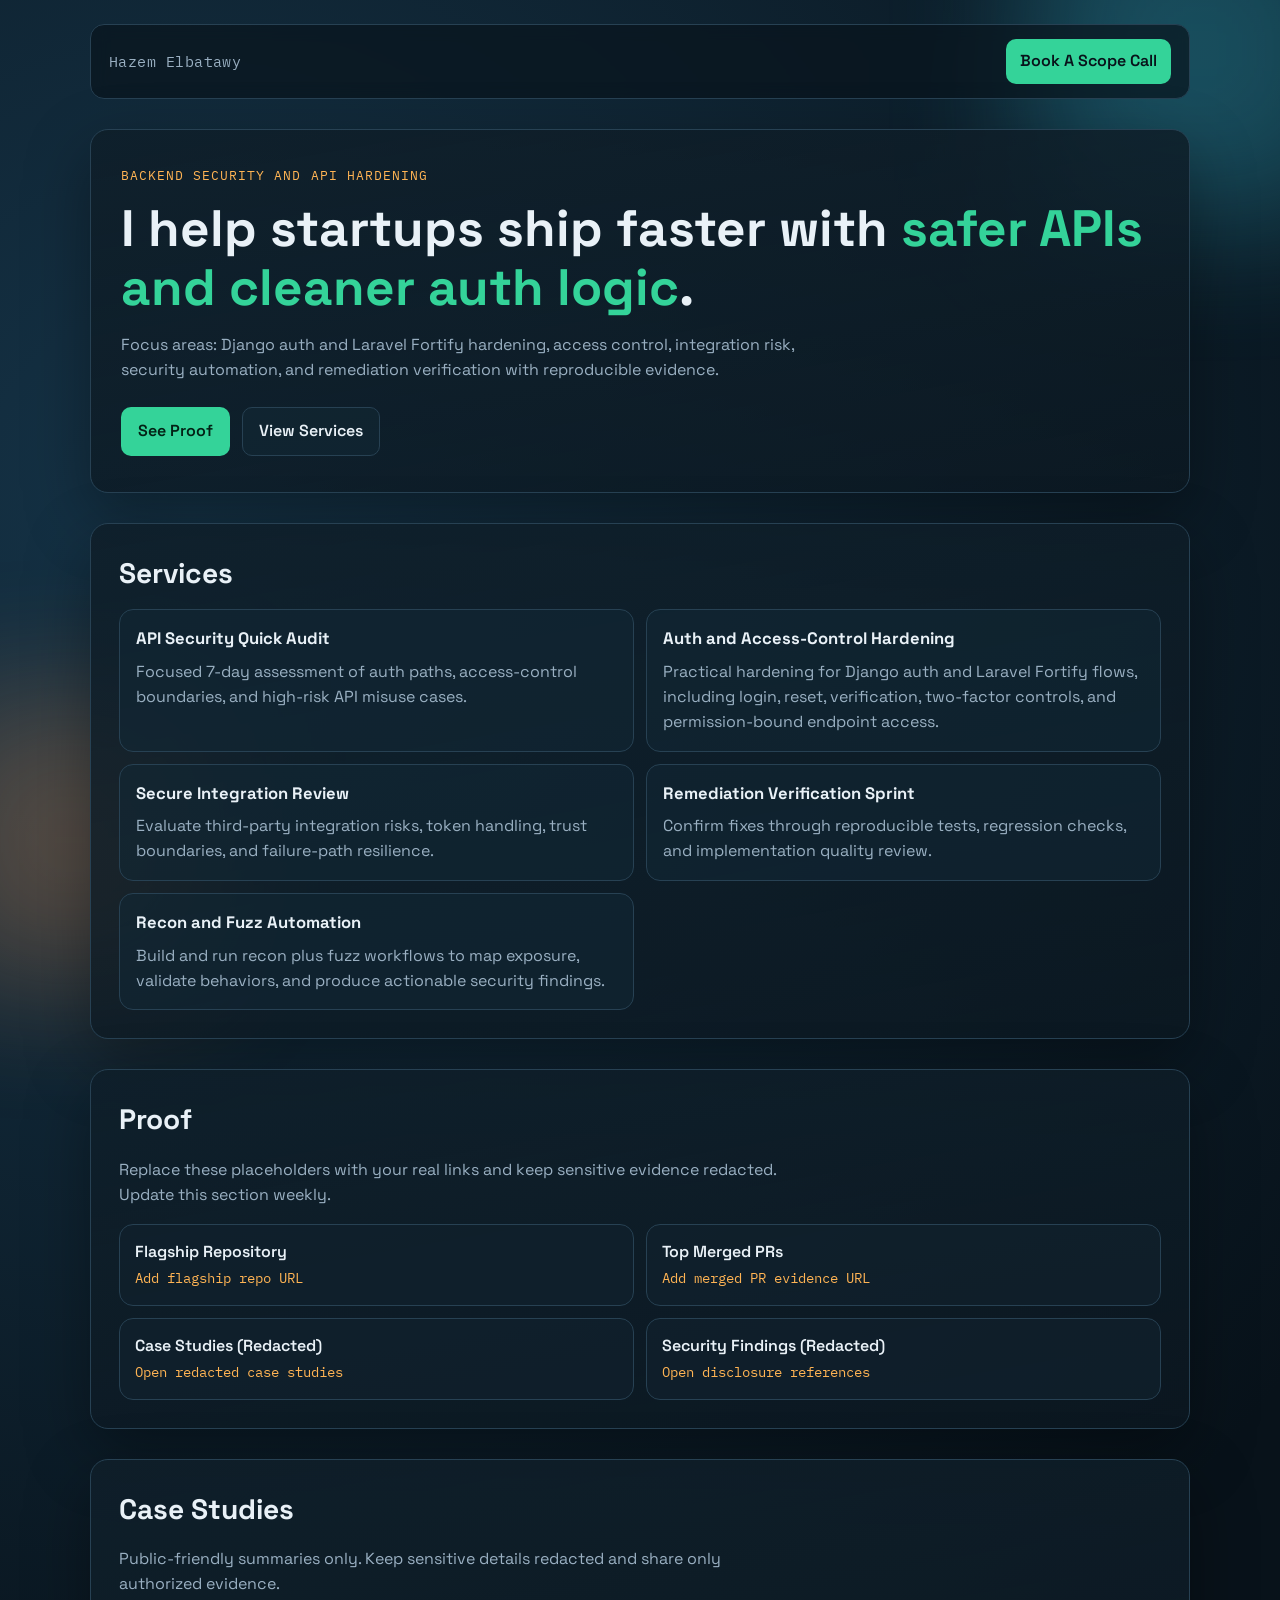
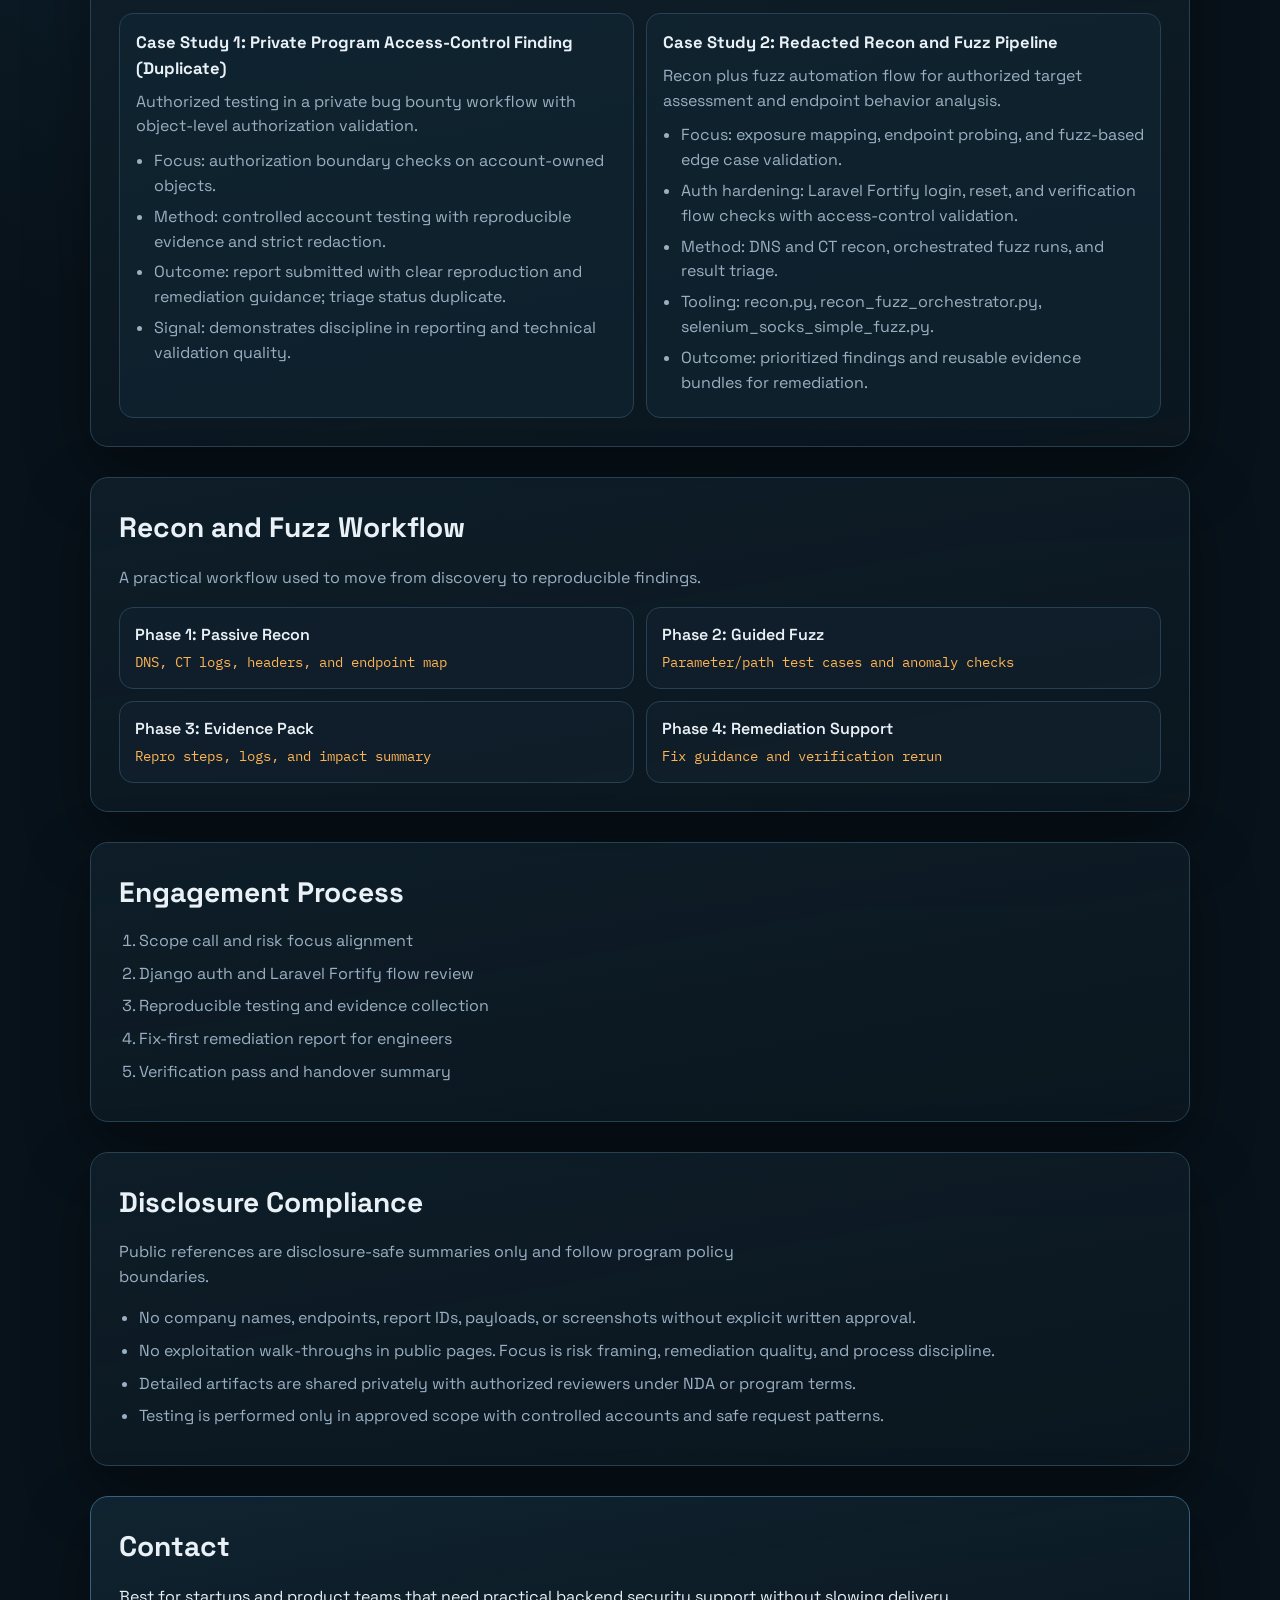
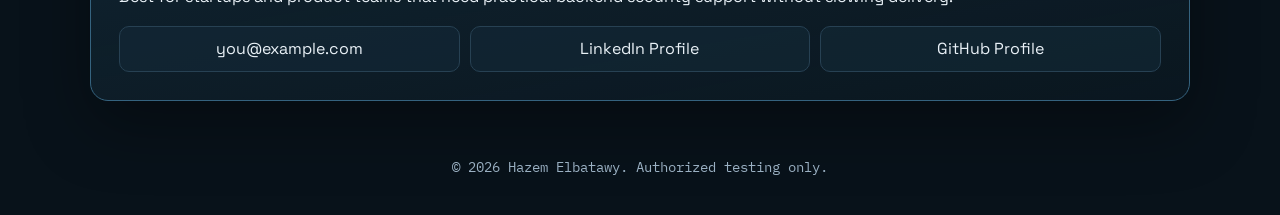
==== docs/index.html @ e8e2f429 "Add root README and docs site for GitHub Pages" ====
<!doctype html>
<html lang="en">
  <head>
    <meta charset="UTF-8" />
    <meta name="viewport" content="width=device-width, initial-scale=1.0" />
    <title>Hazem Elbatawy | Backend Security Consultant</title>
    <meta
      name="description"
      content="Backend security and API hardening consultant using Django auth and Laravel Fortify. Access control, integration risk, and remediation verification."
    />
    <link rel="preconnect" href="https://fonts.googleapis.com" />
    <link rel="preconnect" href="https://fonts.gstatic.com" crossorigin />
    <link
      href="https://fonts.googleapis.com/css2?family=Space+Grotesk:wght@400;500;700&family=IBM+Plex+Mono:wght@400;500&display=swap"
      rel="stylesheet"
    />
    <link rel="stylesheet" href="styles.css" />
  </head>
  <body>
    <div class="bg-orb orb-a"></div>
    <div class="bg-orb orb-b"></div>

    <header class="topbar reveal" data-delay="0">
      <div class="brand">Hazem Elbatawy</div>
      <a class="top-cta" href="#contact">Book A Scope Call</a>
    </header>

    <main>
      <section class="hero section reveal" data-delay="80">
        <p class="eyebrow">Backend Security and API Hardening</p>
        <h1>
          I help startups ship faster with
          <span>safer APIs and cleaner auth logic</span>.
        </h1>
        <p class="lead">
          Focus areas: Django auth and Laravel Fortify hardening, access control,
          integration risk, security automation, and remediation verification with
          reproducible evidence.
        </p>
        <div class="hero-actions">
          <a class="btn btn-primary" href="#proof">See Proof</a>
          <a class="btn btn-ghost" href="#services">View Services</a>
        </div>
      </section>

      <section id="services" class="section reveal" data-delay="120">
        <h2>Services</h2>
        <div class="cards">
          <article class="card">
            <h3>API Security Quick Audit</h3>
            <p>
              Focused 7-day assessment of auth paths, access-control boundaries,
              and high-risk API misuse cases.
            </p>
          </article>
          <article class="card">
            <h3>Auth and Access-Control Hardening</h3>
            <p>
              Practical hardening for Django auth and Laravel Fortify flows,
              including login, reset, verification, two-factor controls, and
              permission-bound endpoint access.
            </p>
          </article>
          <article class="card">
            <h3>Secure Integration Review</h3>
            <p>
              Evaluate third-party integration risks, token handling, trust
              boundaries, and failure-path resilience.
            </p>
          </article>
          <article class="card">
            <h3>Remediation Verification Sprint</h3>
            <p>
              Confirm fixes through reproducible tests, regression checks, and
              implementation quality review.
            </p>
          </article>
          <article class="card">
            <h3>Recon and Fuzz Automation</h3>
            <p>
              Build and run recon plus fuzz workflows to map exposure, validate
              behaviors, and produce actionable security findings.
            </p>
          </article>
        </div>
      </section>

      <section id="proof" class="section reveal" data-delay="160">
        <h2>Proof</h2>
        <p class="section-intro">
          Replace these placeholders with your real links and keep sensitive
          evidence redacted. Update this section weekly.
        </p>
        <div class="proof-grid">
          <a class="proof-item" href="#" aria-label="Flagship repository link">
            <span class="proof-label">Flagship Repository</span>
            <span class="proof-link">Add flagship repo URL</span>
          </a>
          <a class="proof-item" href="#" aria-label="Top pull requests link">
            <span class="proof-label">Top Merged PRs</span>
            <span class="proof-link">Add merged PR evidence URL</span>
          </a>
          <a class="proof-item" href="case-studies.html" aria-label="Case studies link">
            <span class="proof-label">Case Studies (Redacted)</span>
            <span class="proof-link">Open redacted case studies</span>
          </a>
          <a class="proof-item" href="security-findings.html" aria-label="Bug bounty references link">
            <span class="proof-label">Security Findings (Redacted)</span>
            <span class="proof-link">Open disclosure references</span>
          </a>
        </div>
      </section>

      <section id="case-studies" class="section reveal" data-delay="190">
        <h2>Case Studies</h2>
        <p class="section-intro">
          Public-friendly summaries only. Keep sensitive details redacted and
          share only authorized evidence.
        </p>
        <div class="cards">
          <article class="card case-card">
            <h3>Case Study 1: Private Program Access-Control Finding (Duplicate)</h3>
            <p>
              Authorized testing in a private bug bounty workflow with
              object-level authorization validation.
            </p>
            <ul class="case-points">
              <li>Focus: authorization boundary checks on account-owned objects.</li>
              <li>
                Method: controlled account testing with reproducible evidence and
                strict redaction.
              </li>
              <li>
                Outcome: report submitted with clear reproduction and remediation
                guidance; triage status duplicate.
              </li>
              <li>
                Signal: demonstrates discipline in reporting and technical
                validation quality.
              </li>
            </ul>
          </article>

          <article class="card case-card">
            <h3>Case Study 2: Redacted Recon and Fuzz Pipeline</h3>
            <p>
              Recon plus fuzz automation flow for authorized target assessment
              and endpoint behavior analysis.
            </p>
            <ul class="case-points">
              <li>
                Focus: exposure mapping, endpoint probing, and fuzz-based edge
                case validation.
              </li>
              <li>
                Auth hardening: Laravel Fortify login, reset, and verification
                flow checks with access-control validation.
              </li>
              <li>
                Method: DNS and CT recon, orchestrated fuzz runs, and result
                triage.
              </li>
              <li>
                Tooling: recon.py, recon_fuzz_orchestrator.py,
                selenium_socks_simple_fuzz.py.
              </li>
              <li>
                Outcome: prioritized findings and reusable evidence bundles for
                remediation.
              </li>
            </ul>
          </article>
        </div>
      </section>

      <section id="recon-fuzz" class="section reveal" data-delay="200">
        <h2>Recon and Fuzz Workflow</h2>
        <p class="section-intro">
          A practical workflow used to move from discovery to reproducible
          findings.
        </p>
        <div class="proof-grid">
          <div class="proof-item" aria-label="Passive recon phase">
            <span class="proof-label">Phase 1: Passive Recon</span>
            <span class="proof-link">DNS, CT logs, headers, and endpoint map</span>
          </div>
          <div class="proof-item" aria-label="Guided fuzz phase">
            <span class="proof-label">Phase 2: Guided Fuzz</span>
            <span class="proof-link">Parameter/path test cases and anomaly checks</span>
          </div>
          <div class="proof-item" aria-label="Evidence phase">
            <span class="proof-label">Phase 3: Evidence Pack</span>
            <span class="proof-link">Repro steps, logs, and impact summary</span>
          </div>
          <div class="proof-item" aria-label="Remediation phase">
            <span class="proof-label">Phase 4: Remediation Support</span>
            <span class="proof-link">Fix guidance and verification rerun</span>
          </div>
        </div>
      </section>

      <section class="section reveal" data-delay="220">
        <h2>Engagement Process</h2>
        <ol class="process">
          <li>Scope call and risk focus alignment</li>
          <li>Django auth and Laravel Fortify flow review</li>
          <li>Reproducible testing and evidence collection</li>
          <li>Fix-first remediation report for engineers</li>
          <li>Verification pass and handover summary</li>
        </ol>
      </section>

      <section id="disclosure-compliance" class="section reveal" data-delay="235">
        <h2>Disclosure Compliance</h2>
        <p class="section-intro">
          Public references are disclosure-safe summaries only and follow program
          policy boundaries.
        </p>
        <ul class="process">
          <li>
            No company names, endpoints, report IDs, payloads, or screenshots
            without explicit written approval.
          </li>
          <li>
            No exploitation walk-throughs in public pages. Focus is risk framing,
            remediation quality, and process discipline.
          </li>
          <li>
            Detailed artifacts are shared privately with authorized reviewers
            under NDA or program terms.
          </li>
          <li>
            Testing is performed only in approved scope with controlled accounts
            and safe request patterns.
          </li>
        </ul>
      </section>

      <section id="contact" class="section contact reveal" data-delay="250">
        <h2>Contact</h2>
        <p>
          Best for startups and product teams that need practical backend
          security support without slowing delivery.
        </p>
        <div class="contact-grid">
          <a href="mailto:you@example.com">you@example.com</a>
          <a href="https://www.linkedin.com/" target="_blank" rel="noreferrer"
            >LinkedIn Profile</a
          >
          <a href="https://github.com/" target="_blank" rel="noreferrer"
            >GitHub Profile</a
          >
        </div>
      </section>
    </main>

    <footer class="footer reveal" data-delay="290">
      <p>© <span id="year"></span> Hazem Elbatawy. Authorized testing only.</p>
    </footer>

    <script src="script.js"></script>
  </body>
</html>
---- docs/styles.css ----
:root {
  --bg: #08121a;
  --panel: #0f1f2a;
  --panel-2: #132836;
  --text: #e9f1f7;
  --muted: #9ab0c2;
  --accent: #34d399;
  --accent-2: #ffb454;
  --line: #274153;
  --shadow: 0 24px 64px rgba(0, 0, 0, 0.35);
}

* {
  box-sizing: border-box;
}

html,
body {
  margin: 0;
  padding: 0;
}

body {
  font-family: "Space Grotesk", sans-serif;
  background: radial-gradient(circle at 15% 15%, #153347 0%, var(--bg) 45%),
    linear-gradient(160deg, #071018 0%, #0a1822 55%, #0d2230 100%);
  color: var(--text);
  min-height: 100vh;
  line-height: 1.55;
  overflow-x: hidden;
}

.bg-orb {
  position: fixed;
  z-index: -1;
  filter: blur(70px);
  opacity: 0.28;
}

.orb-a {
  width: 340px;
  height: 340px;
  background: #3dd5f3;
  top: -120px;
  right: -90px;
  animation: driftA 10s ease-in-out infinite alternate;
}

.orb-b {
  width: 280px;
  height: 280px;
  background: #ff9f5a;
  bottom: -80px;
  left: -70px;
  animation: driftB 12s ease-in-out infinite alternate;
}

@keyframes driftA {
  from {
    transform: translate(0, 0);
  }
  to {
    transform: translate(-30px, 20px);
  }
}

@keyframes driftB {
  from {
    transform: translate(0, 0);
  }
  to {
    transform: translate(20px, -30px);
  }
}

.topbar {
  width: min(1100px, 92vw);
  margin: 24px auto 0;
  padding: 14px 18px;
  border: 1px solid var(--line);
  border-radius: 14px;
  background: rgba(9, 20, 29, 0.7);
  backdrop-filter: blur(8px);
  display: flex;
  justify-content: space-between;
  align-items: center;
}

.brand {
  font-family: "IBM Plex Mono", monospace;
  letter-spacing: 0.03em;
  font-size: 0.95rem;
  color: var(--muted);
}

.top-cta {
  color: var(--bg);
  background: var(--accent);
  text-decoration: none;
  font-weight: 600;
  padding: 10px 14px;
  border-radius: 10px;
  transition: transform 180ms ease;
}

.top-cta:hover {
  transform: translateY(-1px);
}

main {
  width: min(1100px, 92vw);
  margin: 26px auto 56px;
}

.section {
  margin: 30px 0;
  padding: 28px;
  border-radius: 18px;
  background: linear-gradient(170deg, rgba(15, 31, 42, 0.9), rgba(12, 24, 33, 0.75));
  border: 1px solid var(--line);
  box-shadow: var(--shadow);
}

.hero {
  padding: 36px 30px;
}

.eyebrow {
  font-family: "IBM Plex Mono", monospace;
  color: var(--accent-2);
  text-transform: uppercase;
  font-size: 0.8rem;
  letter-spacing: 0.08em;
  margin: 0 0 14px;
}

h1,
h2,
h3 {
  margin: 0;
}

h1 {
  font-size: clamp(1.9rem, 4vw, 3.2rem);
  line-height: 1.15;
}

h1 span {
  color: var(--accent);
}

h2 {
  font-size: clamp(1.4rem, 2.2vw, 2rem);
  margin-bottom: 14px;
}

.lead,
.section-intro {
  color: var(--muted);
  max-width: 68ch;
}

.hero-actions {
  display: flex;
  gap: 12px;
  margin-top: 24px;
  flex-wrap: wrap;
}

.btn {
  text-decoration: none;
  padding: 11px 16px;
  border-radius: 10px;
  border: 1px solid transparent;
  font-weight: 600;
  transition: transform 180ms ease;
}

.btn:hover {
  transform: translateY(-1px);
}

.btn-primary {
  background: var(--accent);
  color: #032115;
}

.btn-ghost {
  border-color: var(--line);
  color: var(--text);
  background: rgba(19, 40, 54, 0.55);
}

.cards {
  display: grid;
  grid-template-columns: repeat(2, minmax(0, 1fr));
  gap: 12px;
}

.card {
  border: 1px solid var(--line);
  background: rgba(18, 39, 52, 0.6);
  border-radius: 14px;
  padding: 16px;
}

.card h3 {
  font-size: 1.04rem;
  margin-bottom: 8px;
}

.card p {
  margin: 0;
  color: var(--muted);
}

.case-card p {
  margin-bottom: 10px;
}

.case-points {
  margin: 0;
  padding-left: 18px;
  color: var(--muted);
}

.case-points li {
  margin: 6px 0;
}

.proof-grid {
  display: grid;
  grid-template-columns: repeat(2, minmax(0, 1fr));
  gap: 12px;
}

.proof-item {
  text-decoration: none;
  border: 1px solid var(--line);
  border-radius: 14px;
  padding: 15px;
  background: rgba(16, 33, 45, 0.75);
  display: flex;
  flex-direction: column;
  gap: 4px;
}

div.proof-item {
  cursor: default;
}

.proof-label {
  color: var(--text);
  font-weight: 600;
}

.proof-link {
  color: var(--accent-2);
  font-family: "IBM Plex Mono", monospace;
  font-size: 0.86rem;
}

.process {
  margin: 0;
  padding-left: 20px;
  color: var(--muted);
}

.process li {
  margin: 8px 0;
}

.contact {
  border-color: #35637f;
  background: linear-gradient(170deg, rgba(17, 37, 50, 0.95), rgba(11, 24, 33, 0.8));
}

.contact-grid {
  display: grid;
  grid-template-columns: repeat(3, minmax(0, 1fr));
  gap: 10px;
  margin-top: 14px;
}

.contact-grid a {
  color: var(--text);
  text-decoration: none;
  border: 1px solid var(--line);
  background: rgba(19, 40, 54, 0.65);
  padding: 10px 12px;
  border-radius: 10px;
  text-align: center;
}

.footer {
  width: min(1100px, 92vw);
  margin: 0 auto 36px;
  color: var(--muted);
  text-align: center;
  font-family: "IBM Plex Mono", monospace;
  font-size: 0.86rem;
}

.reveal {
  opacity: 0;
  transform: translateY(8px);
  animation: rise 520ms ease forwards;
  animation-delay: var(--delay, 0ms);
}

@keyframes rise {
  to {
    opacity: 1;
    transform: translateY(0);
  }
}

@media (max-width: 860px) {
  .cards,
  .proof-grid,
  .contact-grid {
    grid-template-columns: 1fr;
  }

  .section,
  .hero {
    padding: 22px;
  }

  .topbar {
    padding: 12px;
  }

  .top-cta {
    padding: 9px 12px;
  }
}
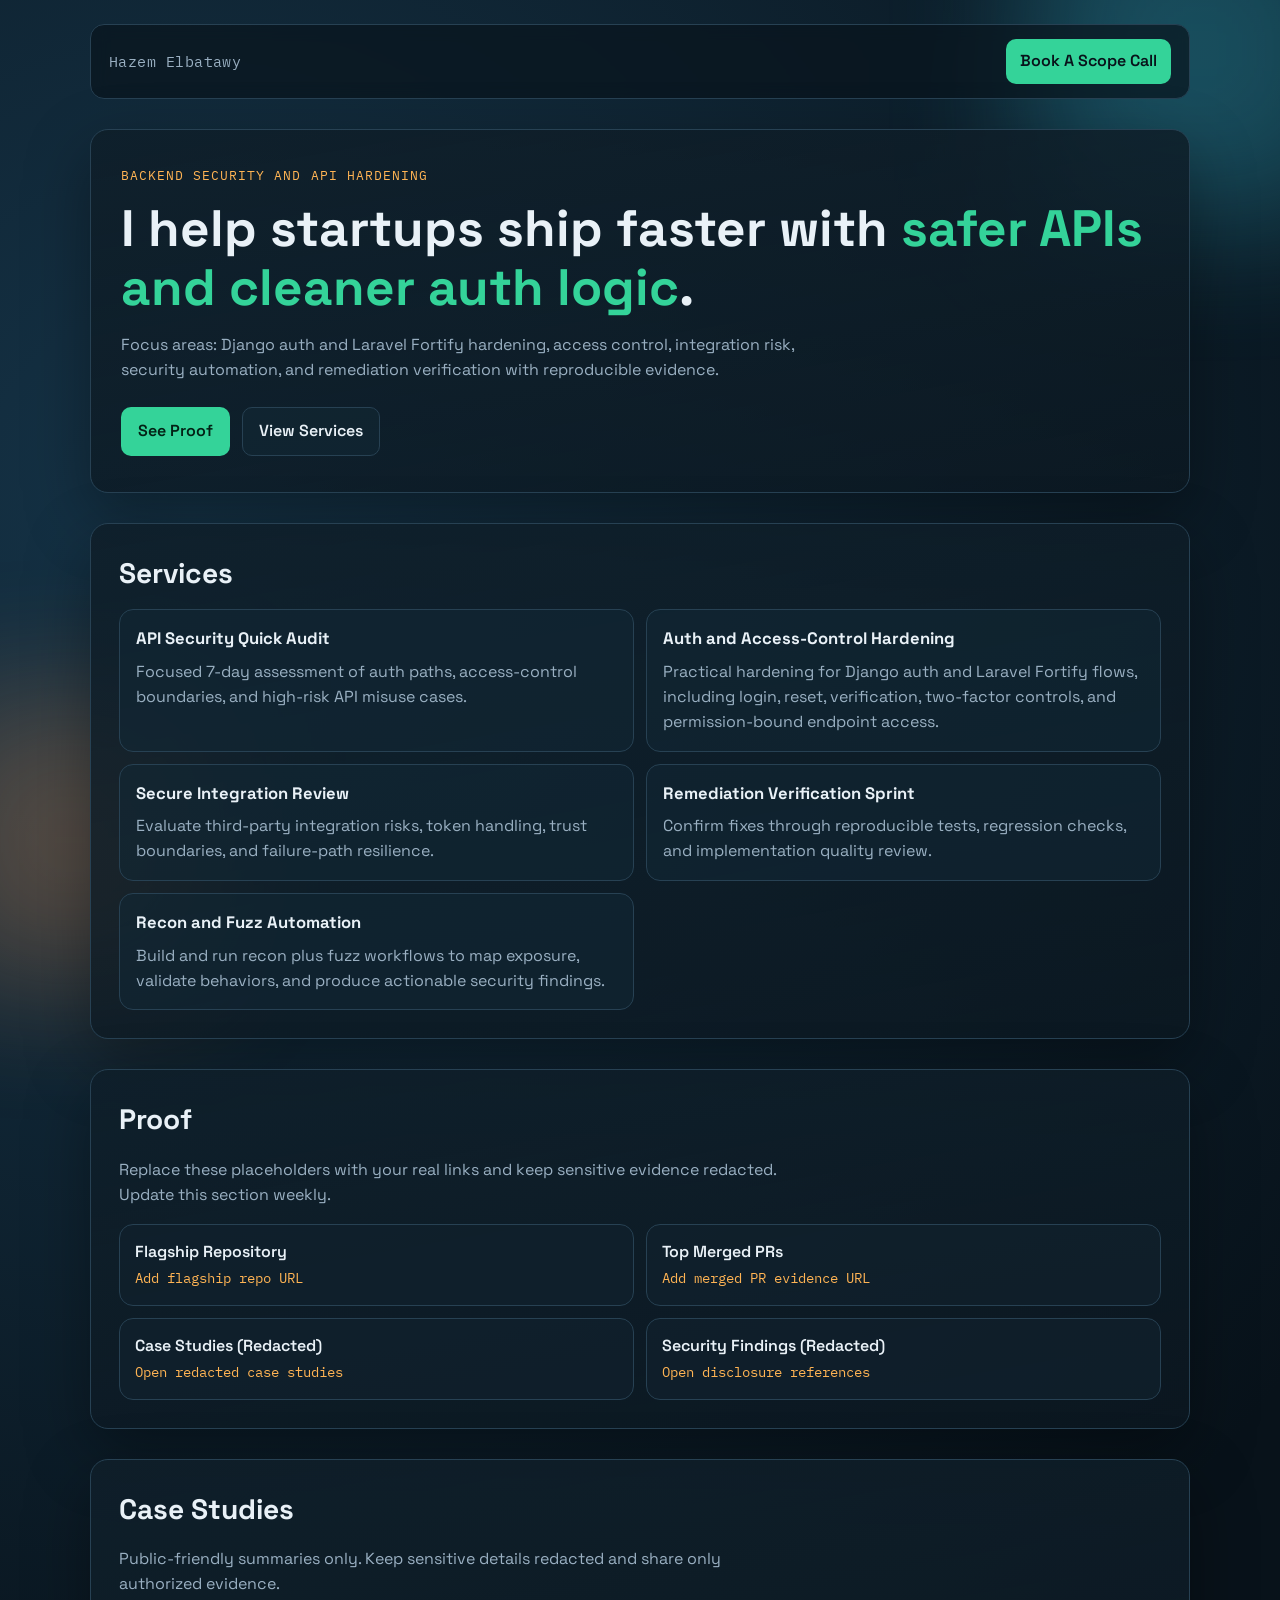
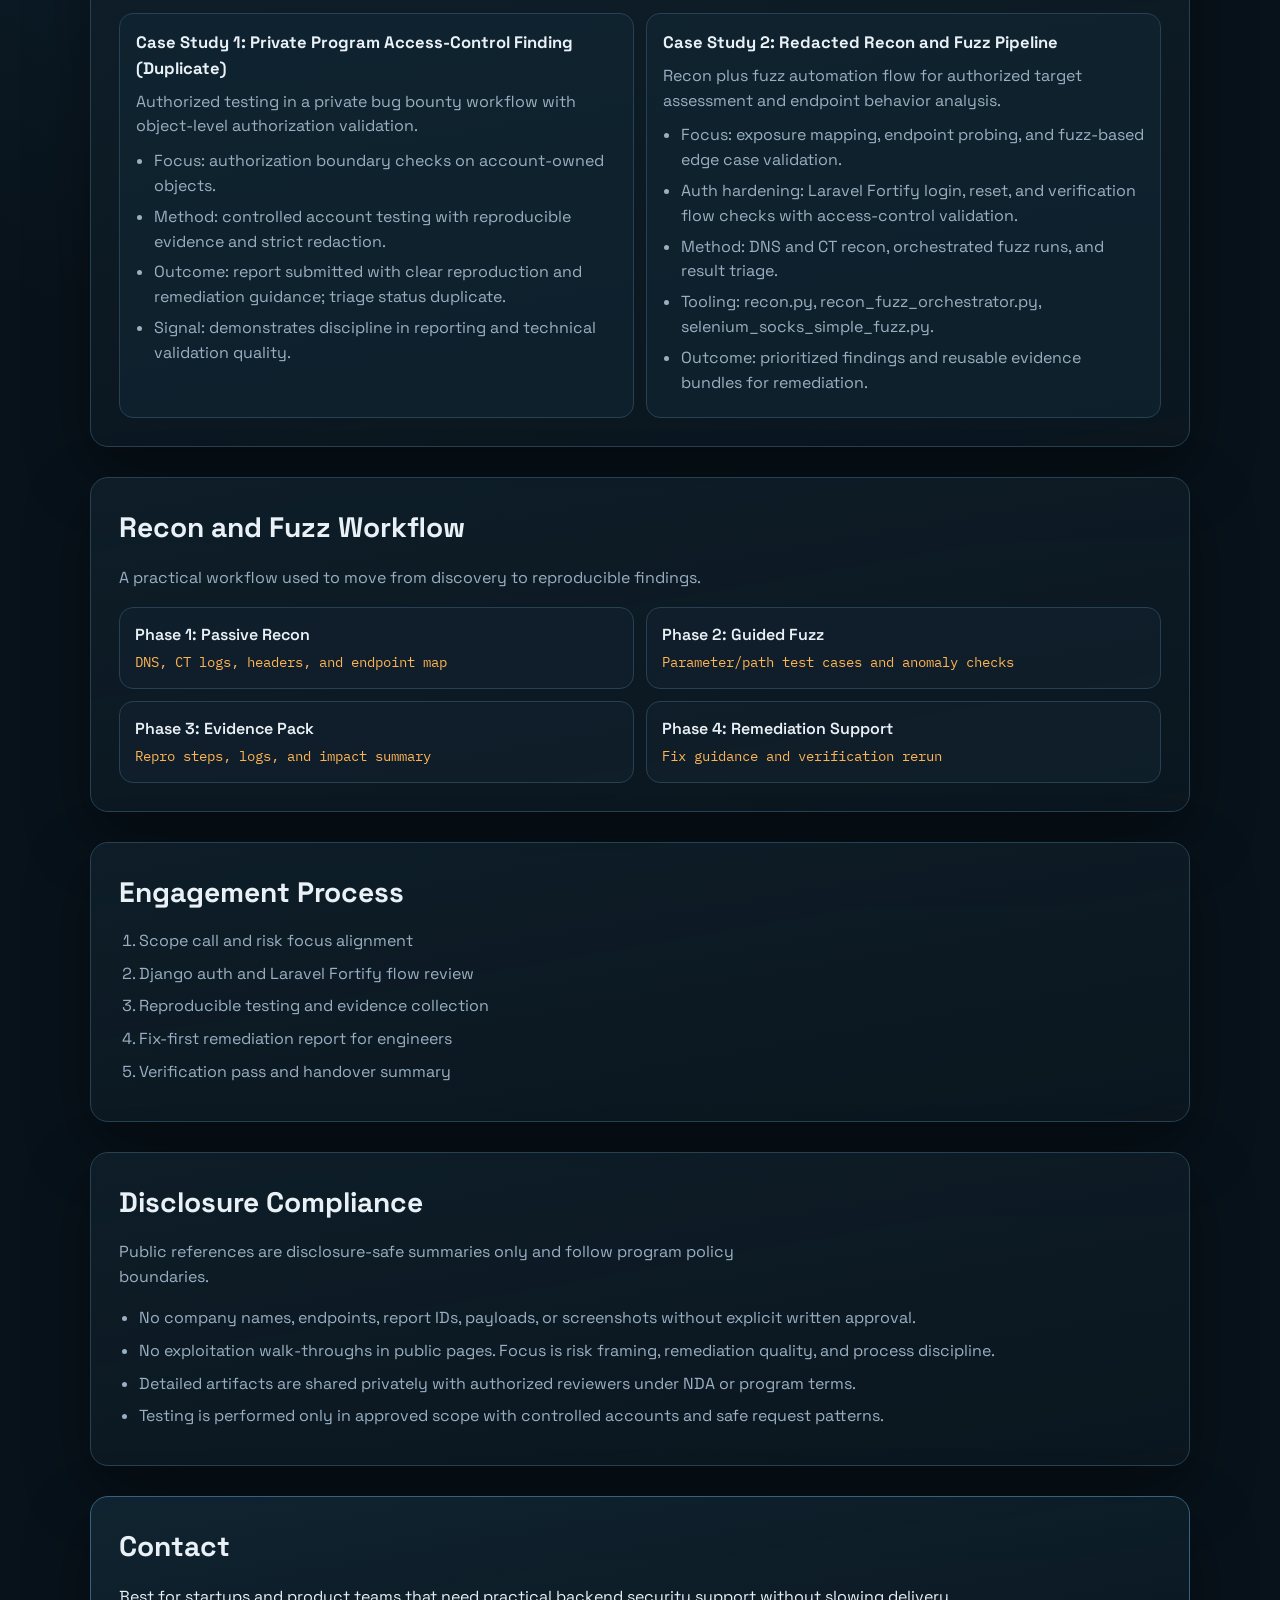
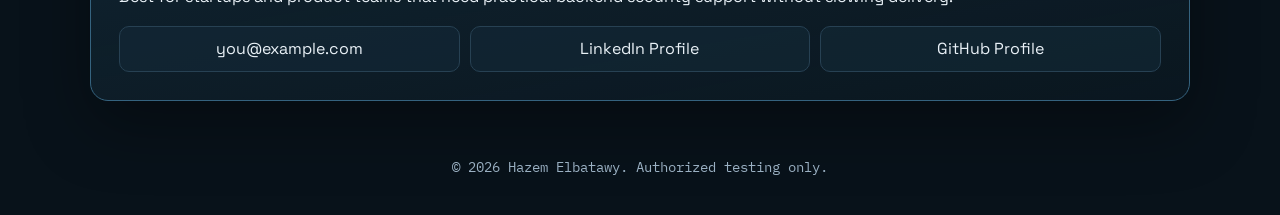
==== commit 2db60545: "Add SVG favicon across portfolio pages" ====
--- a/docs/index.html
+++ b/docs/index.html
@@ -14,6 +14,7 @@
       href="https://fonts.googleapis.com/css2?family=Space+Grotesk:wght@400;500;700&family=IBM+Plex+Mono:wght@400;500&display=swap"
       rel="stylesheet"
     />
+    <link rel="icon" type="image/svg+xml" href="favicon.svg" />
     <link rel="stylesheet" href="styles.css" />
   </head>
   <body>
